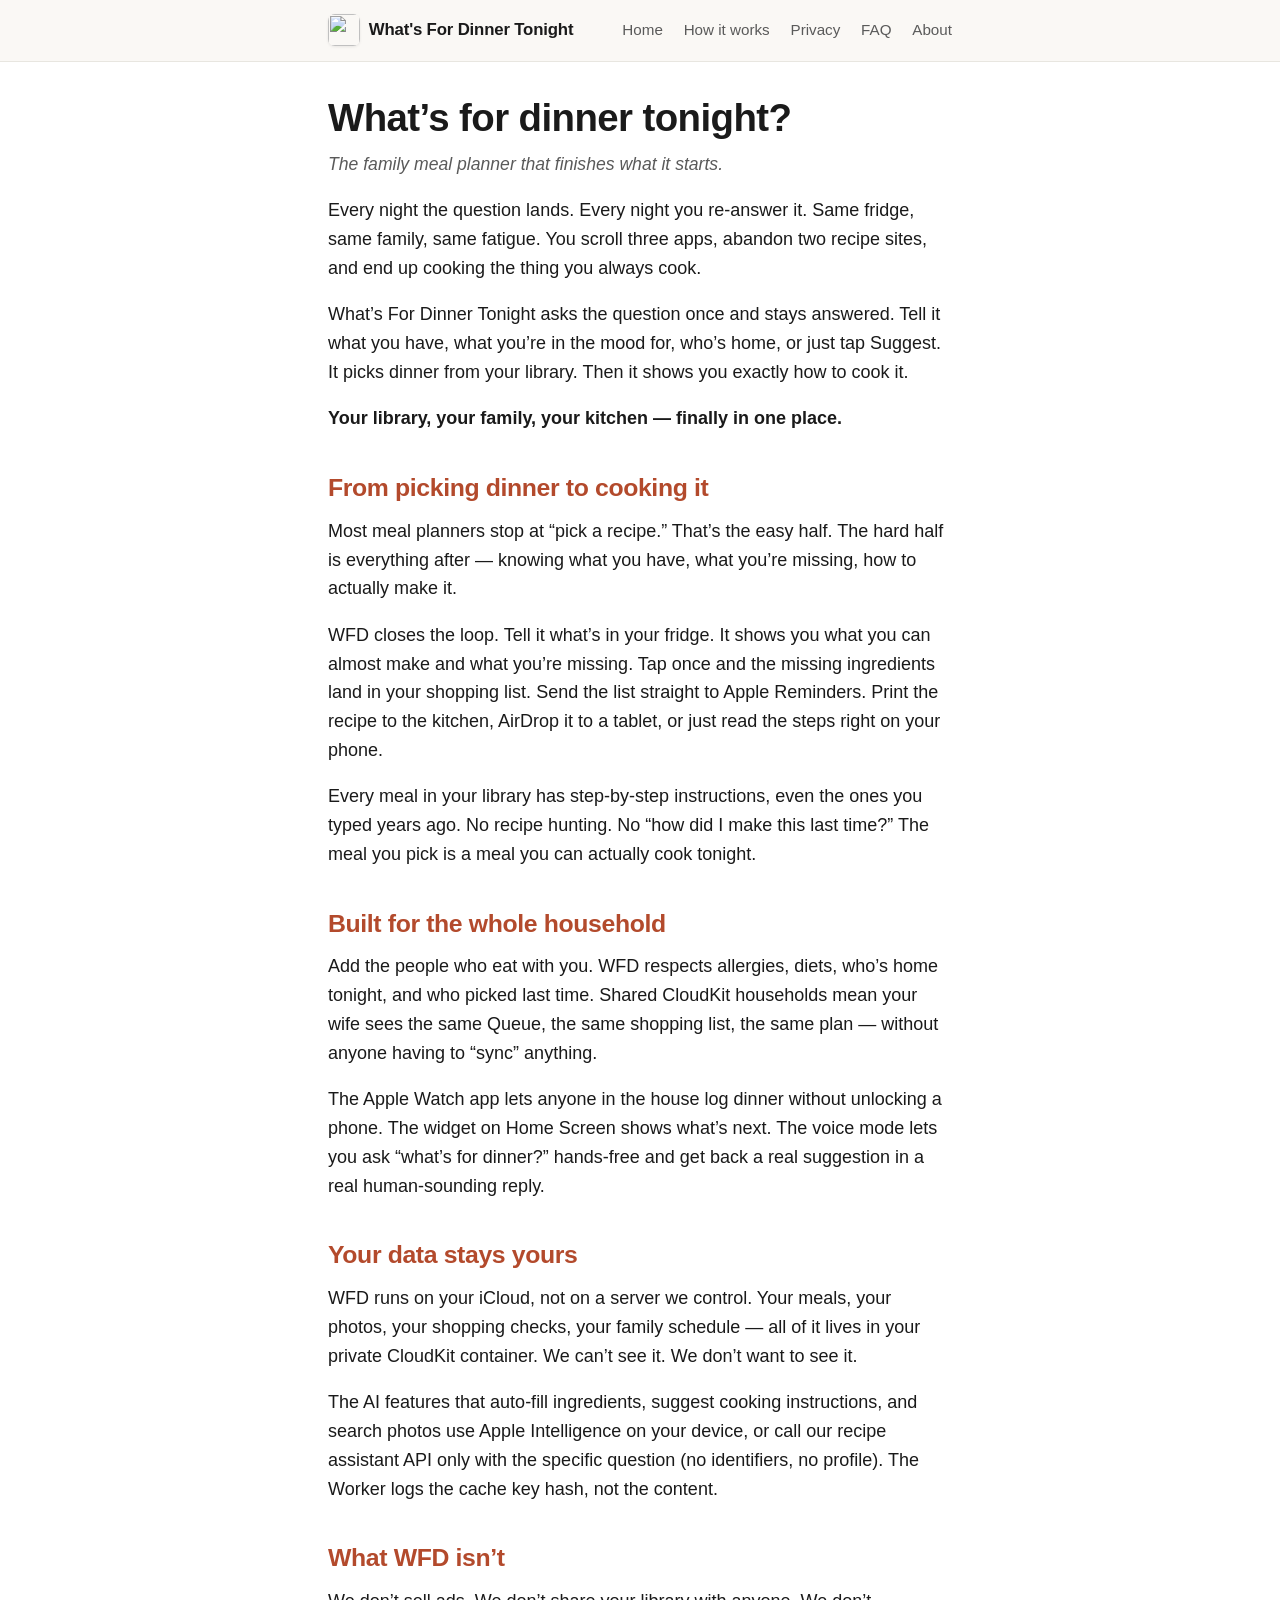
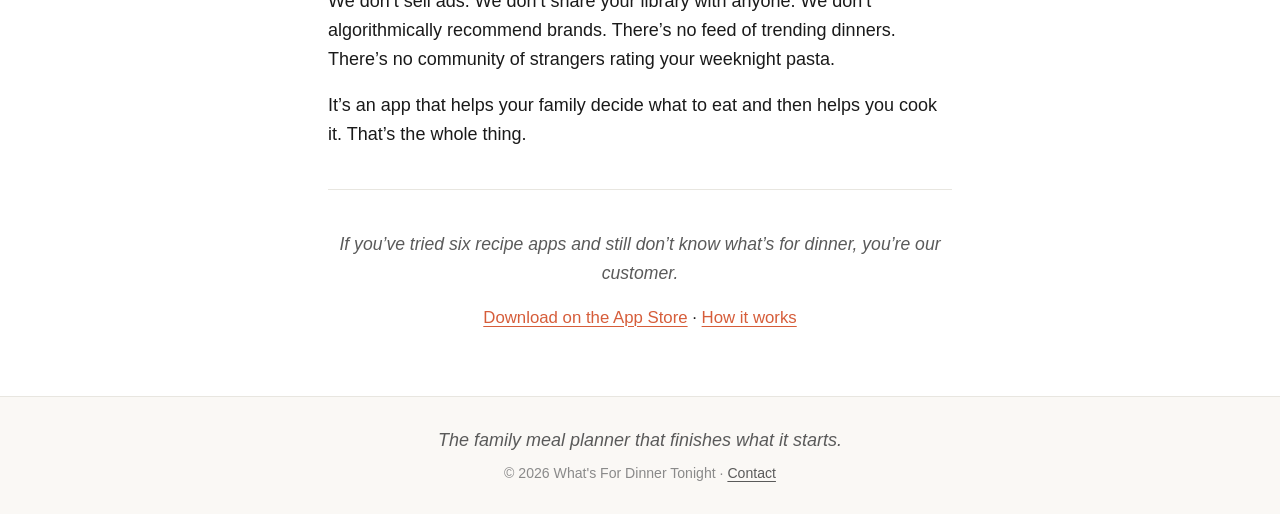
==== index.html @ 383df909 "Deploy: initial site" ====
<!DOCTYPE html>
<html lang="en">
<head>
<meta charset="UTF-8">
<meta name="viewport" content="width=device-width, initial-scale=1.0">
<meta name="description" content="The family meal planner that finishes what it starts.">
<title>What's for dinner tonight? — What's For Dinner Tonight</title>
<link rel="stylesheet" href="style.css">
</head>
<body>
<header class="site-header">
  <div class="container">
    <a href="index.html" class="brand">
      <img src="icon.png" alt="" class="brand-icon">
      <span>What's For Dinner Tonight</span>
    </a>
    <nav class="primary-nav">
      <a href="index.html">Home</a>
      <a href="how.html">How it works</a>
      <a href="why-private.html">Privacy</a>
      <a href="faq.html">FAQ</a>
      <a href="about.html">About</a>
    </nav>
  </div>
</header>

<main class="container">
<h1>What&rsquo;s for dinner tonight?</h1>
<p><em>The family meal planner that finishes what it starts.</em></p>
<p>Every night the question lands. Every night you re-answer it. Same fridge, same family, same fatigue. You scroll three apps, abandon two recipe sites, and end up cooking the thing you always cook.</p>
<p>What&rsquo;s For Dinner Tonight asks the question once and stays answered. Tell it what you have, what you&rsquo;re in the mood for, who&rsquo;s home, or just tap Suggest. It picks dinner from your library. Then it shows you exactly how to cook it.</p>
<p><strong>Your library, your family, your kitchen — finally in one place.</strong></p>
<h2>From picking dinner to cooking it</h2>
<p>Most meal planners stop at &ldquo;pick a recipe.&rdquo; That&rsquo;s the easy half. The hard half is everything after — knowing what you have, what you&rsquo;re missing, how to actually make it.</p>
<p>WFD closes the loop. Tell it what&rsquo;s in your fridge. It shows you what you can almost make and what you&rsquo;re missing. Tap once and the missing ingredients land in your shopping list. Send the list straight to Apple Reminders. Print the recipe to the kitchen, AirDrop it to a tablet, or just read the steps right on your phone.</p>
<p>Every meal in your library has step-by-step instructions, even the ones you typed years ago. No recipe hunting. No &ldquo;how did I make this last time?&rdquo; The meal you pick is a meal you can actually cook tonight.</p>
<h2>Built for the whole household</h2>
<p>Add the people who eat with you. WFD respects allergies, diets, who&rsquo;s home tonight, and who picked last time. Shared CloudKit households mean your wife sees the same Queue, the same shopping list, the same plan — without anyone having to &ldquo;sync&rdquo; anything.</p>
<p>The Apple Watch app lets anyone in the house log dinner without unlocking a phone. The widget on Home Screen shows what&rsquo;s next. The voice mode lets you ask &ldquo;what&rsquo;s for dinner?&rdquo; hands-free and get back a real suggestion in a real human-sounding reply.</p>
<h2>Your data stays yours</h2>
<p>WFD runs on your iCloud, not on a server we control. Your meals, your photos, your shopping checks, your family schedule — all of it lives in your private CloudKit container. We can&rsquo;t see it. We don&rsquo;t want to see it.</p>
<p>The AI features that auto-fill ingredients, suggest cooking instructions, and search photos use Apple Intelligence on your device, or call our recipe assistant API only with the specific question (no identifiers, no profile). The Worker logs the cache key hash, not the content.</p>
<h2>What WFD isn&rsquo;t</h2>
<p>We don&rsquo;t sell ads. We don&rsquo;t share your library with anyone. We don&rsquo;t algorithmically recommend brands. There&rsquo;s no feed of trending dinners. There&rsquo;s no community of strangers rating your weeknight pasta.</p>
<p>It&rsquo;s an app that helps your family decide what to eat and then helps you cook it. That&rsquo;s the whole thing.</p>
<hr />
<p><em>If you&rsquo;ve tried six recipe apps and still don&rsquo;t know what&rsquo;s for dinner, you&rsquo;re our customer.</em></p>
<p><a href="#">Download on the App Store</a> · <a href="how.html">How it works</a></p>
</main>

<footer class="site-footer">
  <div class="container">
    <p class="tagline">The family meal planner that finishes what it starts.</p>
    <p class="meta">© 2026 What's For Dinner Tonight · <a href="mailto:don@whatsfordinnertonight.org">Contact</a></p>
  </div>
</footer>
</body>
</html>
---- style.css ----
/* What's For Dinner Tonight — warm, readable, fast.
 *
 * Single stylesheet for the whole site. No build step beyond build.py
 * copying this file into ./build/.
 *
 * Design notes:
 * - System fonts so the site feels native on each platform
 * - Comfortable measure (45-75 chars per line) for actual reading
 * - One column, generous spacing, no sidebar, no popups
 * - Color-as-wayfinding palette mirrors the iOS app:
 *     coral  = primary brand / Eat In path
 *     sage   = pantry / "What do I have" path
 *     navy   = Eat Out / restaurant path
 * - No JS required
 */

/* ---- Variables ---- */

:root {
    --bg: #ffffff;
    --fg: #1a1a1a;
    --fg-muted: #5a5a5a;
    --fg-tertiary: #8a8a8a;

    /* WFD palette — coral is primary brand. Sage and navy are
     * wayfinding accents echoing the iOS app's color-per-mode
     * design principle (#705 / #706). */
    --accent: #d65d3a;            /* WFD coral - Eat In / primary CTA */
    --accent-dark: #b34a2c;
    --sage: #6f8e6e;              /* What do I have / pantry */
    --sage-dark: #557555;
    --navy: #3a4a6d;              /* Eat Out / restaurants */
    --navy-dark: #2c3a59;

    --border: #e8e6e0;
    --surface: #faf8f5;            /* warm cream — matches in-app warmSurface */
    --code-bg: #f4f1ec;

    --maxw: 42rem;
    --maxw-wide: 56rem;

    --font-sans: -apple-system, BlinkMacSystemFont, "SF Pro Text", "Segoe UI",
                 Roboto, Helvetica, Arial, sans-serif;
    --font-serif: "New York", "Charter", "Georgia", "Iowan Old Style", serif;
}

/* ---- Reset / base ---- */

*, *::before, *::after {
    box-sizing: border-box;
}

html {
    -webkit-text-size-adjust: 100%;
    scroll-behavior: smooth;
}

body {
    margin: 0;
    padding: 0;
    font-family: var(--font-sans);
    font-size: 18px;
    line-height: 1.6;
    color: var(--fg);
    background: var(--bg);
    text-rendering: optimizeLegibility;
    -webkit-font-smoothing: antialiased;
}

.container {
    width: 100%;
    max-width: var(--maxw);
    margin: 0 auto;
    padding: 0 1.5rem;
}

/* ---- Header / nav ---- */

.site-header {
    border-bottom: 1px solid var(--border);
    background: var(--surface);
    padding: 0.9rem 0;
    margin-bottom: 2rem;
}

.site-header .container {
    display: flex;
    align-items: center;
    justify-content: space-between;
    gap: 1.5rem;
    flex-wrap: wrap;
}

.brand {
    display: flex;
    align-items: center;
    gap: 0.55rem;
    text-decoration: none;
    color: var(--fg);
    font-weight: 700;
    font-size: 1.05rem;
    letter-spacing: -0.01em;
}

.brand-icon {
    width: 32px;
    height: 32px;
    border-radius: 7px;
    box-shadow: 0 1px 3px rgba(0,0,0,0.08);
}

.primary-nav {
    display: flex;
    gap: 1.3rem;
    flex-wrap: wrap;
}

.primary-nav a {
    color: var(--fg-muted);
    text-decoration: none;
    font-size: 0.95rem;
    font-weight: 500;
    transition: color 0.15s ease;
}

.primary-nav a:hover {
    color: var(--accent);
}

/* ---- Headings ---- */

h1, h2, h3, h4 {
    line-height: 1.25;
    color: var(--fg);
    letter-spacing: -0.015em;
}

h1 {
    font-size: 2.4rem;
    margin: 0 0 0.5rem;
    font-weight: 700;
}

h2 {
    font-size: 1.55rem;
    margin: 2.5rem 0 0.8rem;
    font-weight: 700;
    color: var(--accent-dark);
}

h3 {
    font-size: 1.2rem;
    margin: 1.8rem 0 0.5rem;
    font-weight: 600;
}

p {
    margin: 0 0 1.1rem;
}

/* The italic line directly under the H1 is the subtitle — style it
 * larger and softer than body copy. Markdown renders this as an
 * <em>...</em> inside a paragraph. */
main > p:first-of-type em {
    font-style: italic;
    color: var(--fg-muted);
    font-size: 1.15rem;
    display: inline-block;
}

/* Bold callouts inside paragraphs (key claims like "Your library, your
 * family, your kitchen") get extra visual weight. */
strong {
    color: var(--fg);
    font-weight: 700;
}

/* Hard rule between body and closing kicker line. */
hr {
    border: none;
    border-top: 1px solid var(--border);
    margin: 2.5rem 0;
}

/* The closing italic line (the "If you've tried six recipe apps..."
 * kicker) gets centered and styled larger to match its rhetorical
 * weight. */
main > p > em:only-child {
    font-style: italic;
    font-size: 1.1rem;
    color: var(--fg-muted);
}

main > hr + p {
    text-align: center;
}

main > hr + p + p {
    text-align: center;
    font-size: 1.05rem;
}

/* ---- Links ---- */

a {
    color: var(--accent);
    text-decoration: underline;
    text-decoration-thickness: 1px;
    text-underline-offset: 0.18em;
    transition: color 0.15s ease;
}

a:hover {
    color: var(--accent-dark);
}

/* ---- Lists ---- */

ul, ol {
    padding-left: 1.4rem;
    margin: 0 0 1.2rem;
}

li {
    margin-bottom: 0.4rem;
}

/* ---- Code ---- */

code {
    font-family: "SF Mono", Menlo, Consolas, monospace;
    font-size: 0.9em;
    background: var(--code-bg);
    padding: 0.15em 0.4em;
    border-radius: 4px;
    color: var(--fg);
}

pre {
    background: var(--code-bg);
    padding: 1rem;
    border-radius: 6px;
    overflow-x: auto;
    border: 1px solid var(--border);
}

pre code {
    background: none;
    padding: 0;
}

/* ---- Tables ---- */

table {
    width: 100%;
    border-collapse: collapse;
    margin: 1rem 0 1.5rem;
    font-size: 0.95rem;
}

th, td {
    text-align: left;
    padding: 0.55rem 0.75rem;
    border-bottom: 1px solid var(--border);
}

th {
    font-weight: 600;
    color: var(--fg);
    background: var(--surface);
}

/* ---- Footer ---- */

.site-footer {
    border-top: 1px solid var(--border);
    background: var(--surface);
    margin-top: 4rem;
    padding: 1.8rem 0;
    color: var(--fg-muted);
}

.site-footer .container {
    text-align: center;
}

.site-footer .tagline {
    font-style: italic;
    margin: 0 0 0.5rem;
    color: var(--fg-muted);
}

.site-footer .meta {
    font-size: 0.88rem;
    margin: 0;
    color: var(--fg-tertiary);
}

.site-footer a {
    color: var(--fg-muted);
}

/* ---- Responsive ---- */

@media (max-width: 600px) {
    body { font-size: 17px; }
    h1 { font-size: 2.0rem; }
    h2 { font-size: 1.35rem; }
    .container { padding: 0 1.2rem; }
    .primary-nav { gap: 1rem; }
    .primary-nav a { font-size: 0.9rem; }
}
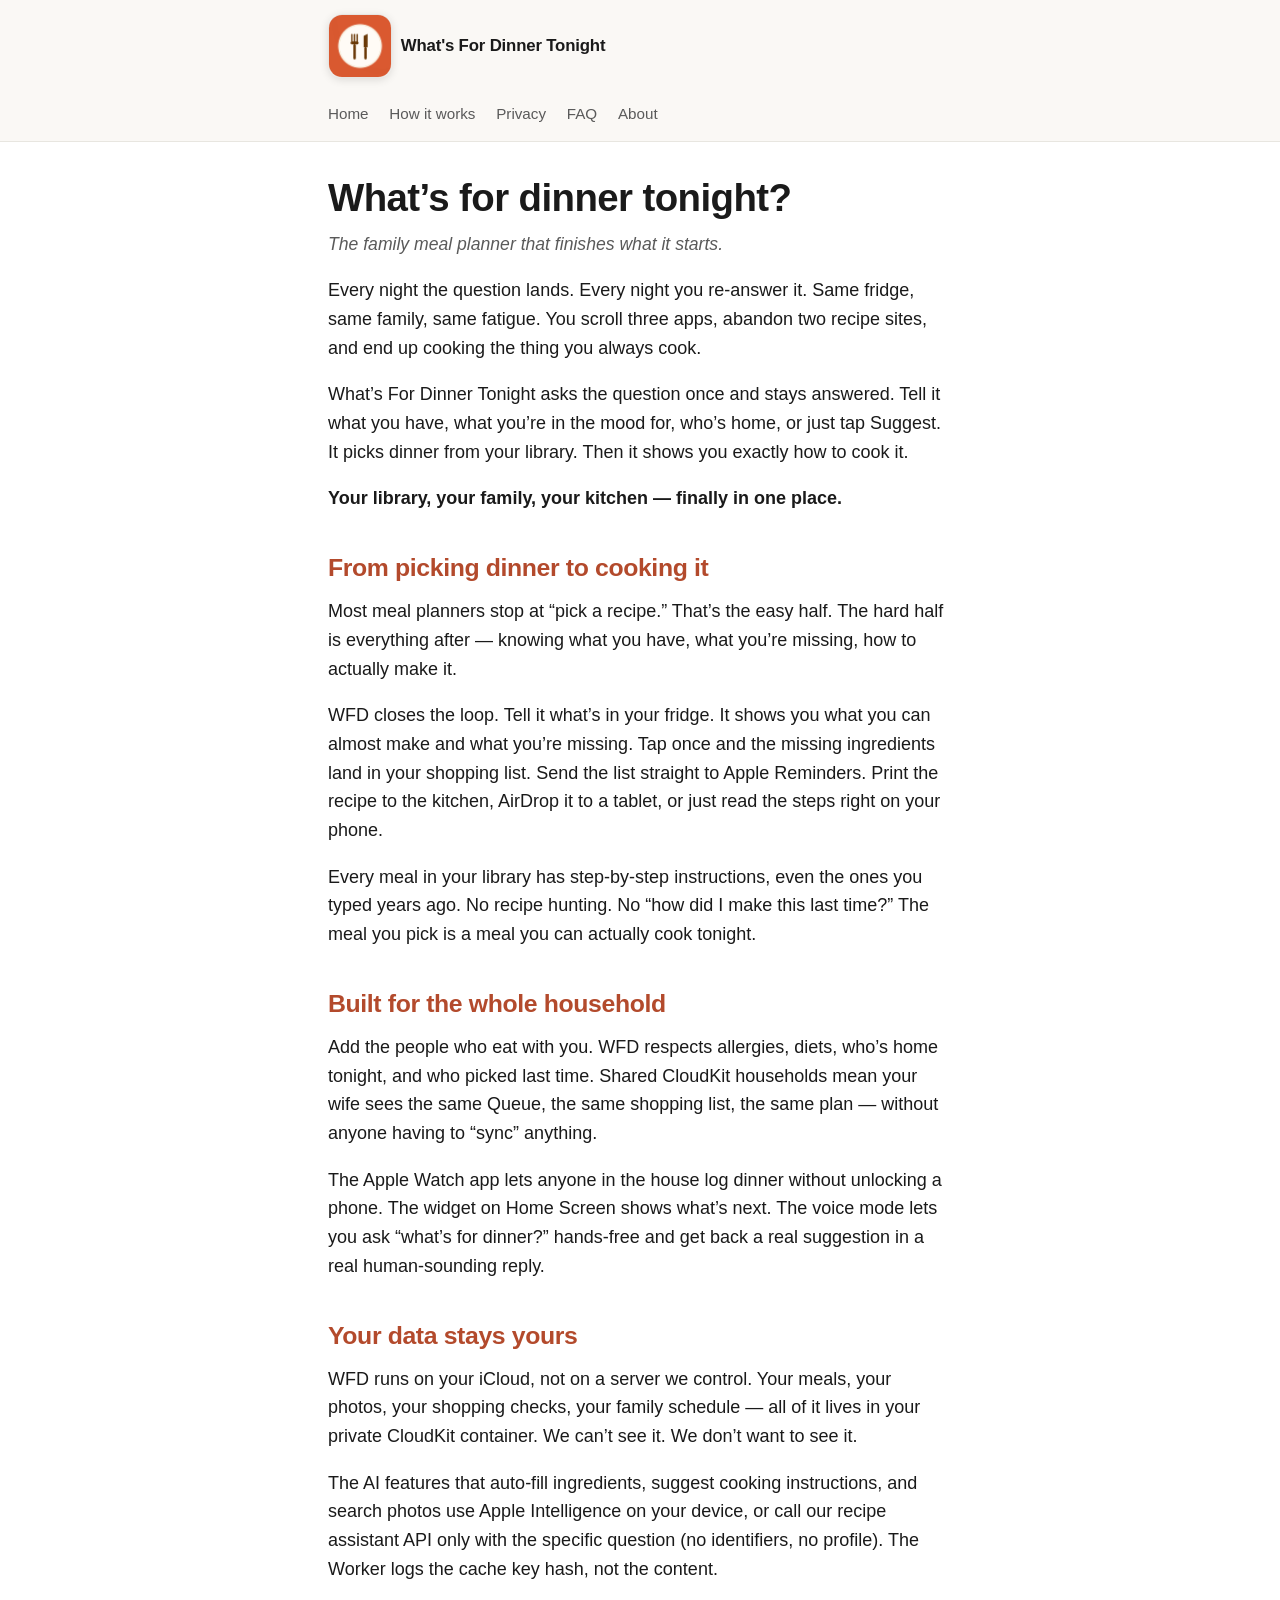
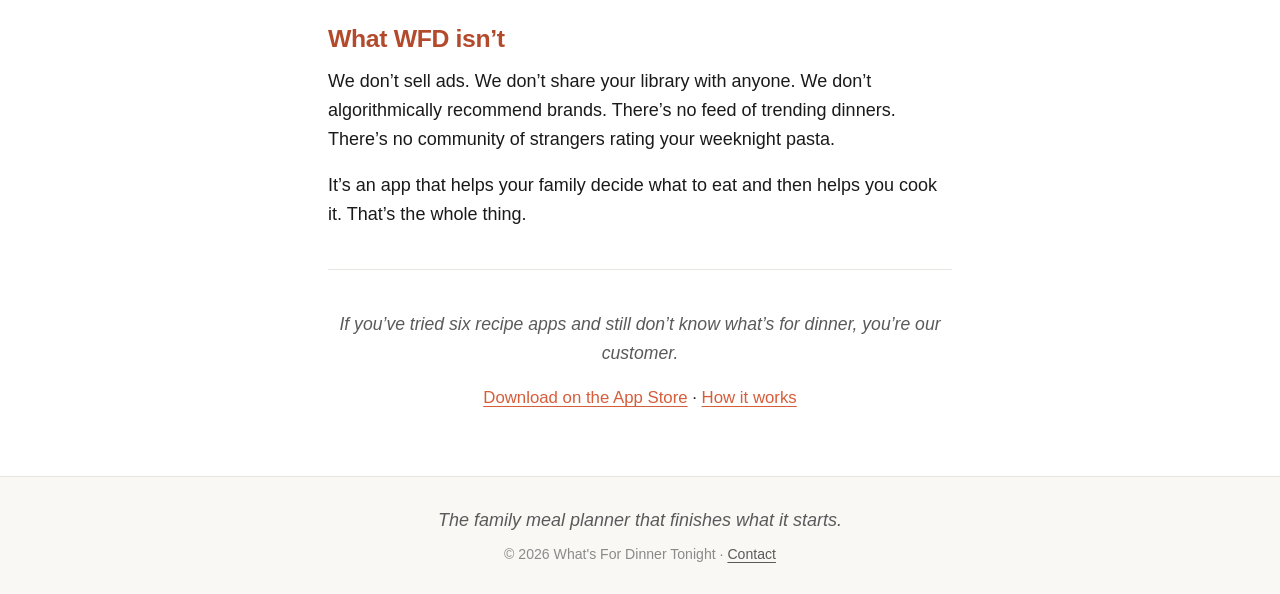
==== commit ae891d0f: "Site: bigger header icon + real favicon" ====
--- a/index.html
+++ b/index.html
@@ -6,6 +6,8 @@
 <meta name="description" content="The family meal planner that finishes what it starts.">
 <title>What's for dinner tonight? — What's For Dinner Tonight</title>
 <link rel="stylesheet" href="style.css">
+<link rel="icon" type="image/png" href="icon.png">
+<link rel="apple-touch-icon" href="icon.png">
 </head>
 <body>
 <header class="site-header">
--- a/style.css
+++ b/style.css
@@ -102,11 +102,22 @@
     letter-spacing: -0.01em;
 }
 
+/* App icon next to the wordmark. Doubled from 32px to 64px to match
+ * gososh.app so the brand reads more confidently on first glance.
+ * iOS app-icon rounding (14px on a 64px tile = iOS 16+ default ratio)
+ * so the mark reads as "the app," not a generic square logo.
+ *
+ * Light border + soft drop shadow give the icon visual weight against
+ * the white page without overwhelming the wordmark beside it. */
 .brand-icon {
-    width: 32px;
-    height: 32px;
-    border-radius: 7px;
-    box-shadow: 0 1px 3px rgba(0,0,0,0.08);
+    width: 64px;
+    height: 64px;
+    border-radius: 14px;
+    flex-shrink: 0;
+    display: block;
+    border: 1px solid rgba(0, 0, 0, 0.08);
+    box-shadow: 0 2px 8px rgba(0, 0, 0, 0.12);
+    box-sizing: border-box;
 }
 
 .primary-nav {
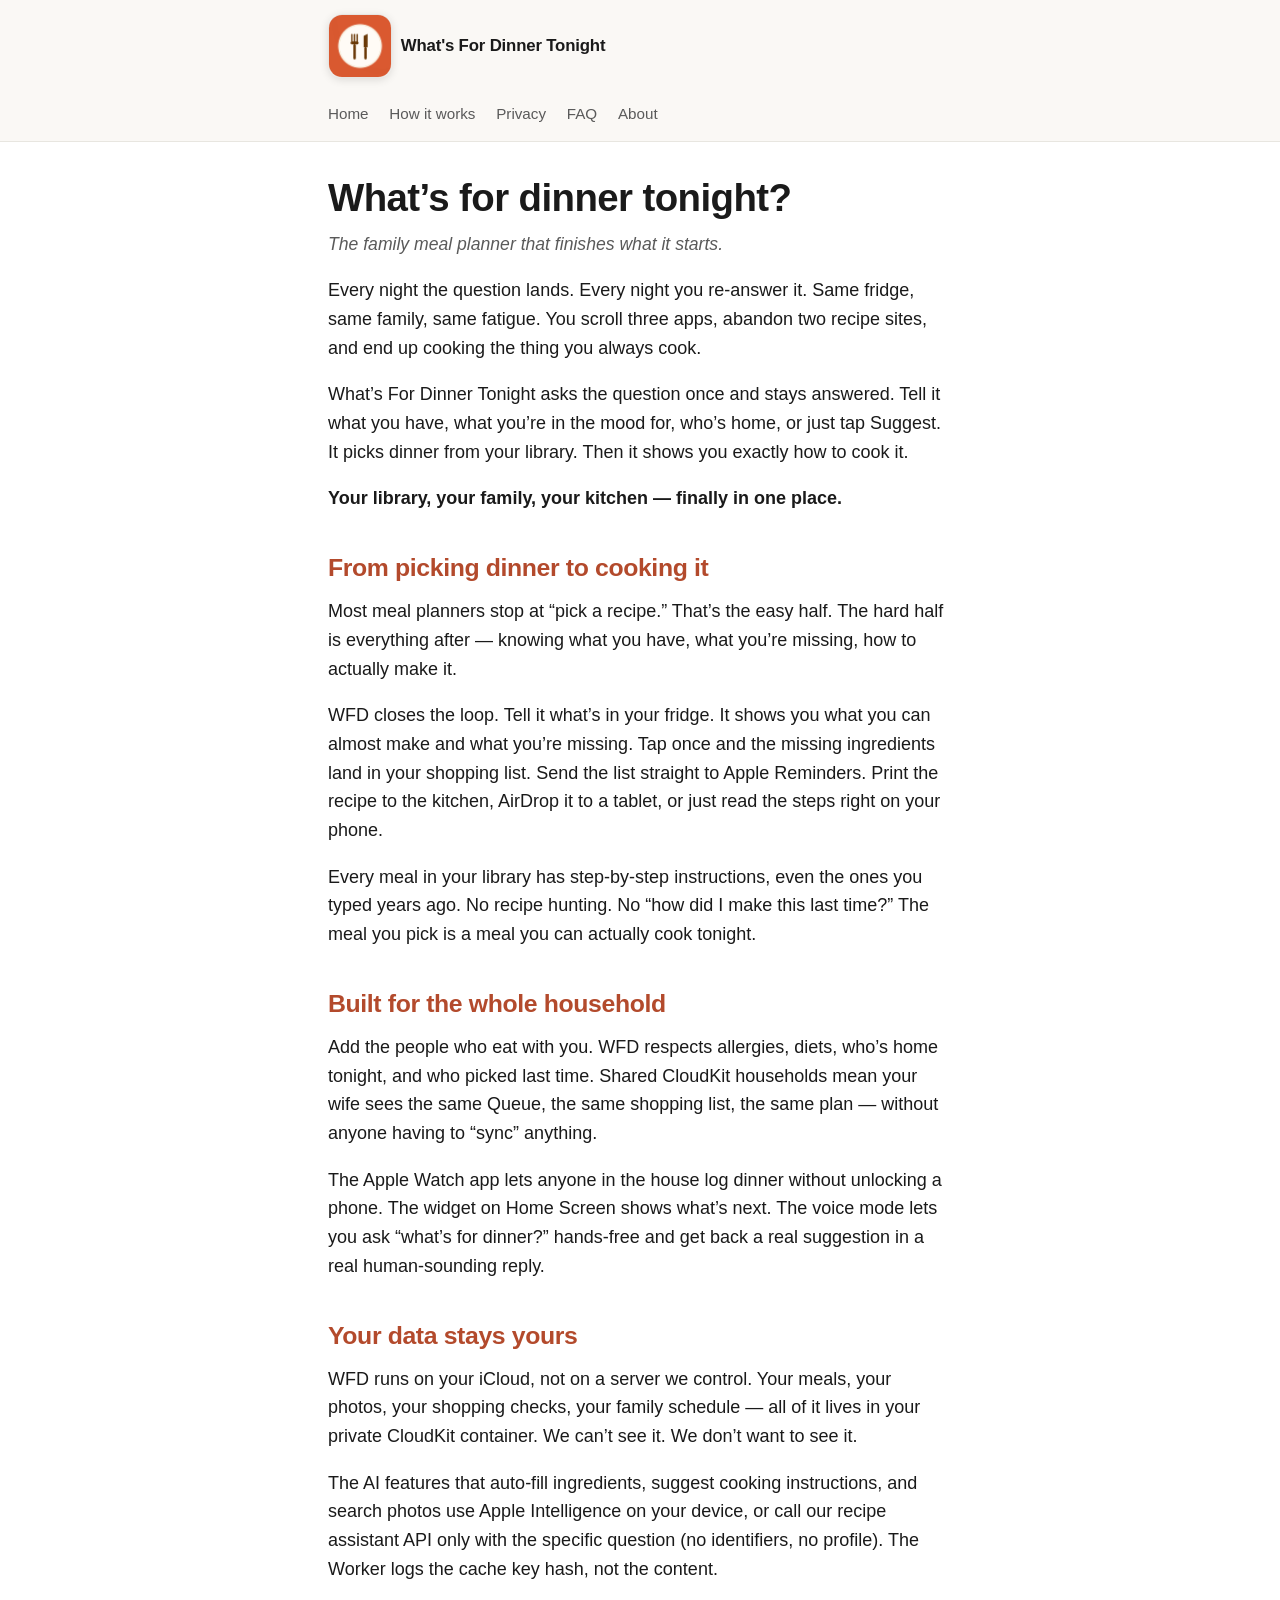
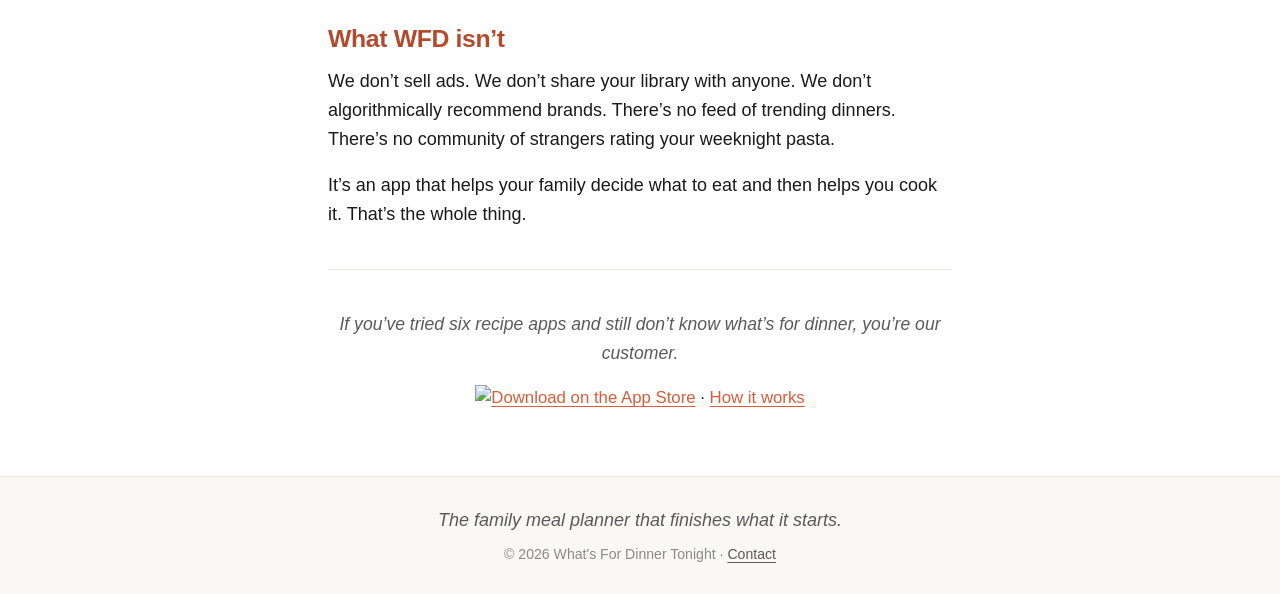
==== commit 30d26291: "Site: live App Store URL + official Apple badge" ====
--- a/index.html
+++ b/index.html
@@ -47,7 +47,7 @@
 <p>It&rsquo;s an app that helps your family decide what to eat and then helps you cook it. That&rsquo;s the whole thing.</p>
 <hr />
 <p><em>If you&rsquo;ve tried six recipe apps and still don&rsquo;t know what&rsquo;s for dinner, you&rsquo;re our customer.</em></p>
-<p><a href="#">Download on the App Store</a> · <a href="how.html">How it works</a></p>
+<p class="hero-cta"><a href="https://apps.apple.com/us/app/whats-for-dinner-tonight/id6772151760?itscg=30200&amp;itsct=apps_box_badge&amp;mttnsubad=6772151760"><img src="https://toolbox.marketingtools.apple.com/api/v2/badges/download-on-the-app-store/black/en-us?releaseDate=1719619200" alt="Download on the App Store" style="height: 56px; width: auto; vertical-align: middle;" /></a> · <a href="how.html">How it works</a></p>
 </main>
 
 <footer class="site-footer">
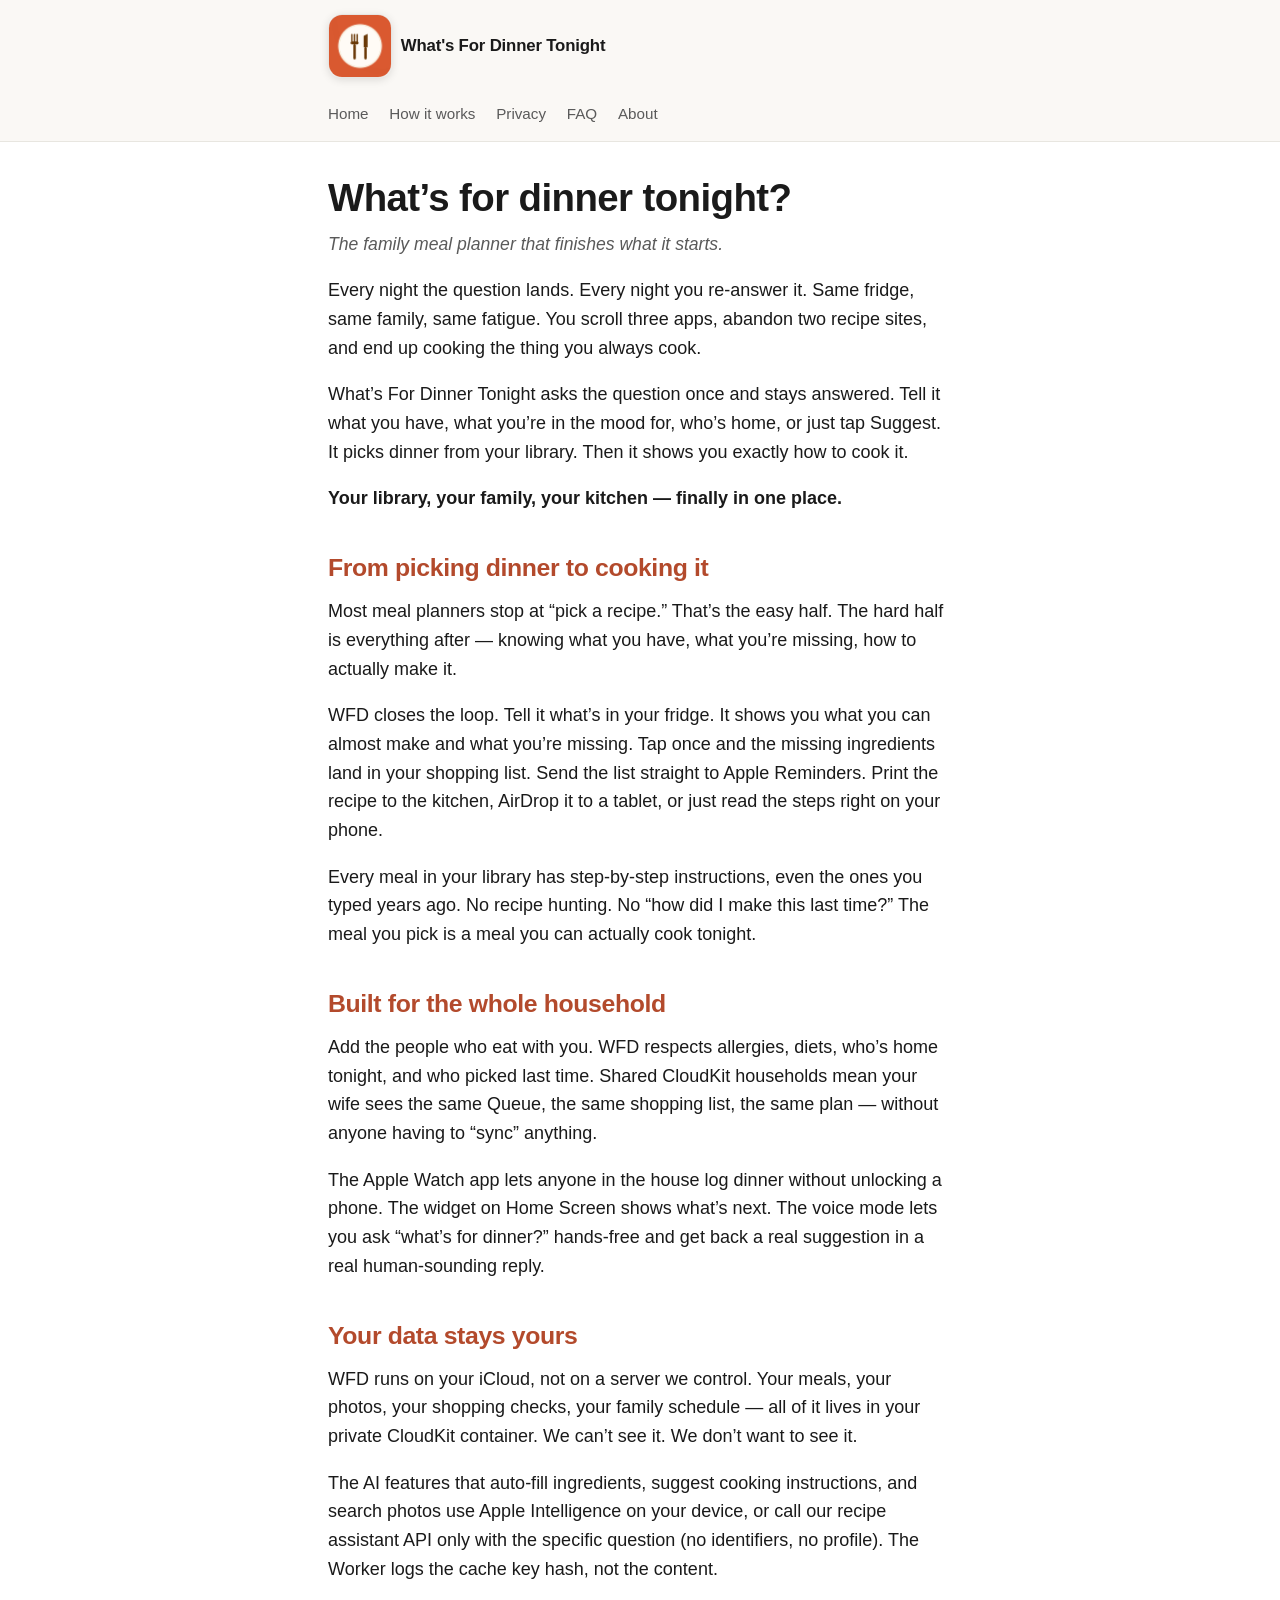
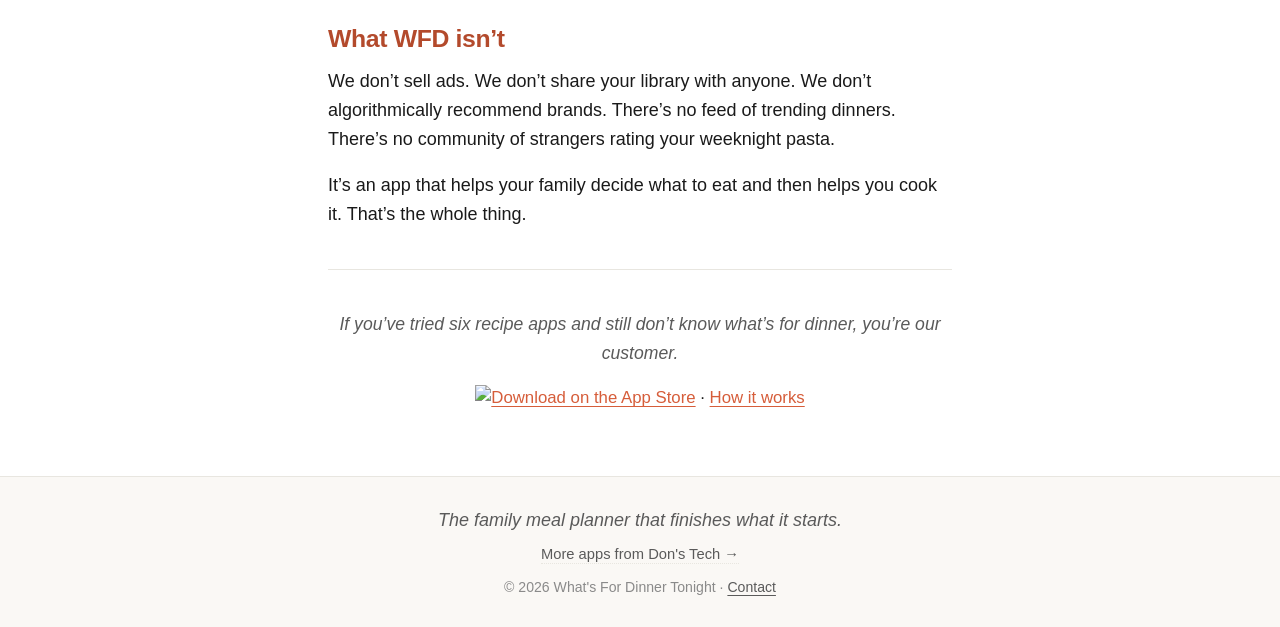
==== commit e3e96984: "Site: add cross-promo footer link to donstech.com" ====
--- a/index.html
+++ b/index.html
@@ -53,6 +53,7 @@
 <footer class="site-footer">
   <div class="container">
     <p class="tagline">The family meal planner that finishes what it starts.</p>
+    <p class="umbrella"><a href="https://donstech.com">More apps from Don's Tech →</a></p>
     <p class="meta">© 2026 What's For Dinner Tonight · <a href="mailto:don@whatsfordinnertonight.org">Contact</a></p>
   </div>
 </footer>
--- a/style.css
+++ b/style.css
@@ -301,6 +301,21 @@
     color: var(--fg-muted);
 }
 
+/* "More apps from Don's Tech →" cross-promo line. Subtle treatment
+ * — dotted underline, muted color — so it reads as a footer nav
+ * link rather than a content CTA. */
+.site-footer .umbrella {
+    margin: 0.5rem 0 0.6rem;
+    font-size: 0.92rem;
+}
+
+.site-footer .umbrella a {
+    text-decoration: none;
+    border-bottom: 1px dotted var(--border);
+    padding-bottom: 1px;
+    transition: color 0.15s ease, border-bottom-color 0.15s ease;
+}
+
 .site-footer .meta {
     font-size: 0.88rem;
     margin: 0;
